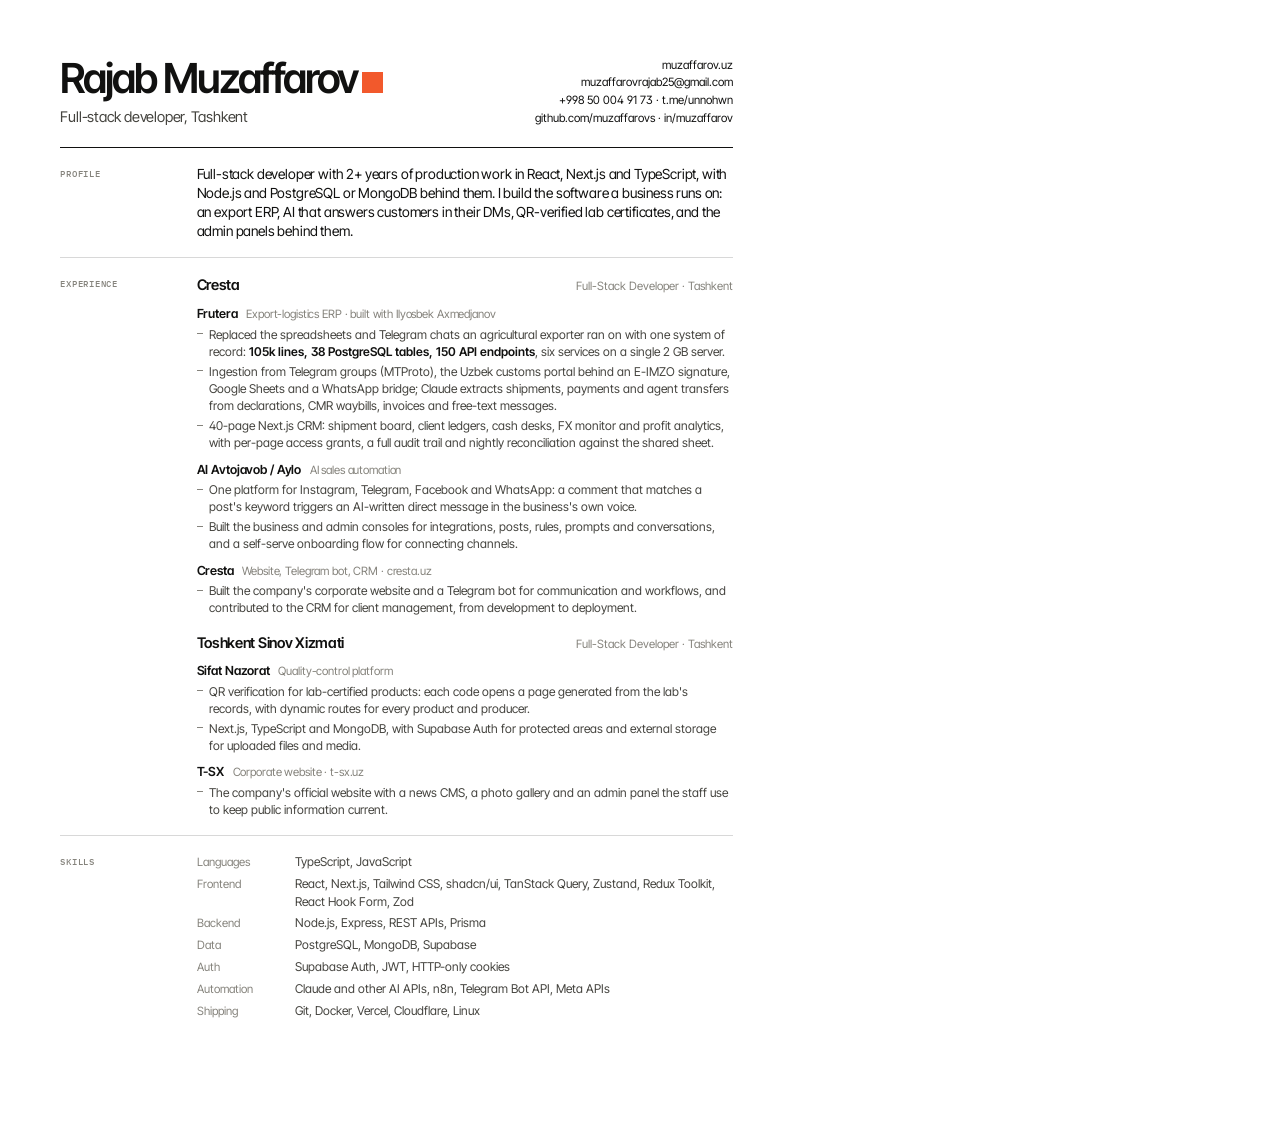
==== cv/cv.html @ a4b916a1 "Rebuild the résumé to match the site: one A4 page, Frutera added, Fimtext and filler removed Source " ====
<!doctype html>
<html lang="en">
<head>
<meta charset="utf-8">
<title>Rajab Muzaffarov — Résumé</title>
<meta name="author" content="Rajab Muzaffarov">
<style>
  @font-face{font-family:"Inter Tight";src:url("fonts/InterTight.ttf") format("truetype");font-weight:100 900}
  @font-face{font-family:"Plex Mono";src:url("fonts/IBMPlexMono-Medium.ttf") format("truetype");font-weight:500}
  @page{size:A4;margin:0}
  :root{--ink:#111110;--ink-2:#45443F;--ink-3:#85837C;--line:rgba(17,17,16,.16);--accent:#F2592C}
  *{box-sizing:border-box;margin:0;padding:0}
  html{-webkit-print-color-adjust:exact;print-color-adjust:exact}
  body{width:210mm;height:297mm;padding:15mm 16mm 13mm;font:400 9.1pt/1.42 "Inter Tight",sans-serif;color:var(--ink);background:#fff;font-feature-settings:"ss01","cv11"}
  a{color:inherit;text-decoration:none}
  ul{list-style:none}

  header{display:grid;grid-template-columns:1fr auto;align-items:end;gap:6mm;padding-bottom:5mm;border-bottom:1.4pt solid var(--ink)}
  h1{font-size:31pt;font-weight:600;letter-spacing:-.05em;line-height:.9}
  .role{margin-top:2.6mm;font-size:11pt;letter-spacing:-.015em;color:var(--ink-2)}
  .contact{text-align:right;font-size:8.6pt;line-height:1.55}
  .contact a::after{content:""}
  .mark{display:inline-block;width:.5em;height:.5em;background:var(--accent);margin-left:.12em;vertical-align:baseline}

  section{display:grid;grid-template-columns:30mm 1fr;gap:0 6mm;padding-top:4.6mm}
  section + section{margin-top:4.4mm;border-top:.6pt solid var(--line)}
  h2{font:500 7pt/1.9 "Plex Mono",monospace;letter-spacing:.08em;text-transform:uppercase;color:var(--ink-3)}

  .lead{font-size:10.4pt;line-height:1.36;letter-spacing:-.012em}

  .job + .job{margin-top:4.2mm}
  .job-head{display:flex;justify-content:space-between;align-items:baseline;gap:4mm}
  .job-head h3{font-size:11pt;font-weight:600;letter-spacing:-.02em}
  .job-head span{font-size:8.6pt;color:var(--ink-3)}
  .proj{margin-top:2.4mm}
  .proj h4{font-size:9.4pt;font-weight:600;letter-spacing:-.01em}
  .proj h4 small{font-size:8.6pt;font-weight:400;color:var(--ink-3);margin-left:1.5mm}
  .proj li{position:relative;padding-left:3.4mm;margin-top:.7mm;color:var(--ink-2)}
  .proj li::before{content:"";position:absolute;left:0;top:.62em;width:1.6mm;height:.6pt;background:var(--ink-3)}
  .proj li b{color:var(--ink);font-weight:600}

  .skills{display:grid;grid-template-columns:22mm 1fr;gap:1mm 4mm}
  .skills dt{color:var(--ink-3);font-size:8.6pt;line-height:1.6}
  .skills dd{color:var(--ink-2)}
</style>
</head>
<body>
  <header>
    <div>
      <h1>Rajab Muzaffarov<span class="mark"></span></h1>
      <p class="role">Full-stack developer, Tashkent</p>
    </div>
    <ul class="contact">
      <li><a href="https://muzaffarov.uz/">muzaffarov.uz</a></li>
      <li><a href="mailto:muzaffarovrajab25@gmail.com">muzaffarovrajab25@gmail.com</a></li>
      <li><a href="tel:+998500049173">+998 50 004 91 73</a> · <a href="https://t.me/unnohwn">t.me/unnohwn</a></li>
      <li><a href="https://github.com/muzaffarovs">github.com/muzaffarovs</a> · <a href="https://www.linkedin.com/in/muzaffarov/">in/muzaffarov</a></li>
    </ul>
  </header>

  <section>
    <h2>Profile</h2>
    <p class="lead">Full-stack developer with 2+ years of production work in React, Next.js and TypeScript, with Node.js and PostgreSQL or MongoDB behind them. I build the software a business runs on: an export ERP, AI that answers customers in their DMs, QR-verified lab certificates, and the admin panels behind them.</p>
  </section>

  <section>
    <h2>Experience</h2>
    <div>
      <div class="job">
        <div class="job-head"><h3>Cresta</h3><span>Full-Stack Developer · Tashkent</span></div>

        <div class="proj">
          <h4>Frutera <small>Export-logistics ERP · built with Ilyosbek Axmedjanov</small></h4>
          <ul>
            <li>Replaced the spreadsheets and Telegram chats an agricultural exporter ran on with one system of record: <b>105k lines, 38 PostgreSQL tables, 150 API endpoints</b>, six services on a single 2 GB server.</li>
            <li>Ingestion from Telegram groups (MTProto), the Uzbek customs portal behind an E-IMZO signature, Google Sheets and a WhatsApp bridge; Claude extracts shipments, payments and agent transfers from declarations, CMR waybills, invoices and free-text messages.</li>
            <li>40-page Next.js CRM: shipment board, client ledgers, cash desks, FX monitor and profit analytics, with per-page access grants, a full audit trail and nightly reconciliation against the shared sheet.</li>
          </ul>
        </div>

        <div class="proj">
          <h4>AI Avtojavob / Aylo <small>AI sales automation</small></h4>
          <ul>
            <li>One platform for Instagram, Telegram, Facebook and WhatsApp: a comment that matches a post's keyword triggers an AI-written direct message in the business's own voice.</li>
            <li>Built the business and admin consoles for integrations, posts, rules, prompts and conversations, and a self-serve onboarding flow for connecting channels.</li>
          </ul>
        </div>

        <div class="proj">
          <h4>Cresta <small>Website, Telegram bot, CRM · <a href="https://cresta.uz/">cresta.uz</a></small></h4>
          <ul>
            <li>Built the company's corporate website and a Telegram bot for communication and workflows, and contributed to the CRM for client management, from development to deployment.</li>
          </ul>
        </div>
      </div>

      <div class="job">
        <div class="job-head"><h3>Toshkent Sinov Xizmati</h3><span>Full-Stack Developer · Tashkent</span></div>

        <div class="proj">
          <h4>Sifat Nazorat <small>Quality-control platform</small></h4>
          <ul>
            <li>QR verification for lab-certified products: each code opens a page generated from the lab's records, with dynamic routes for every product and producer.</li>
            <li>Next.js, TypeScript and MongoDB, with Supabase Auth for protected areas and external storage for uploaded files and media.</li>
          </ul>
        </div>

        <div class="proj">
          <h4>T-SX <small>Corporate website · <a href="https://t-sx.uz/">t-sx.uz</a></small></h4>
          <ul>
            <li>The company's official website with a news CMS, a photo gallery and an admin panel the staff use to keep public information current.</li>
          </ul>
        </div>
      </div>
    </div>
  </section>

  <section>
    <h2>Skills</h2>
    <dl class="skills">
      <dt>Languages</dt><dd>TypeScript, JavaScript</dd>
      <dt>Frontend</dt><dd>React, Next.js, Tailwind CSS, shadcn/ui, TanStack Query, Zustand, Redux Toolkit, React Hook Form, Zod</dd>
      <dt>Backend</dt><dd>Node.js, Express, REST APIs, Prisma</dd>
      <dt>Data</dt><dd>PostgreSQL, MongoDB, Supabase</dd>
      <dt>Auth</dt><dd>Supabase Auth, JWT, HTTP-only cookies</dd>
      <dt>Automation</dt><dd>Claude and other AI APIs, n8n, Telegram Bot API, Meta APIs</dd>
      <dt>Shipping</dt><dd>Git, Docker, Vercel, Cloudflare, Linux</dd>
    </dl>
  </section>
</body>
</html>
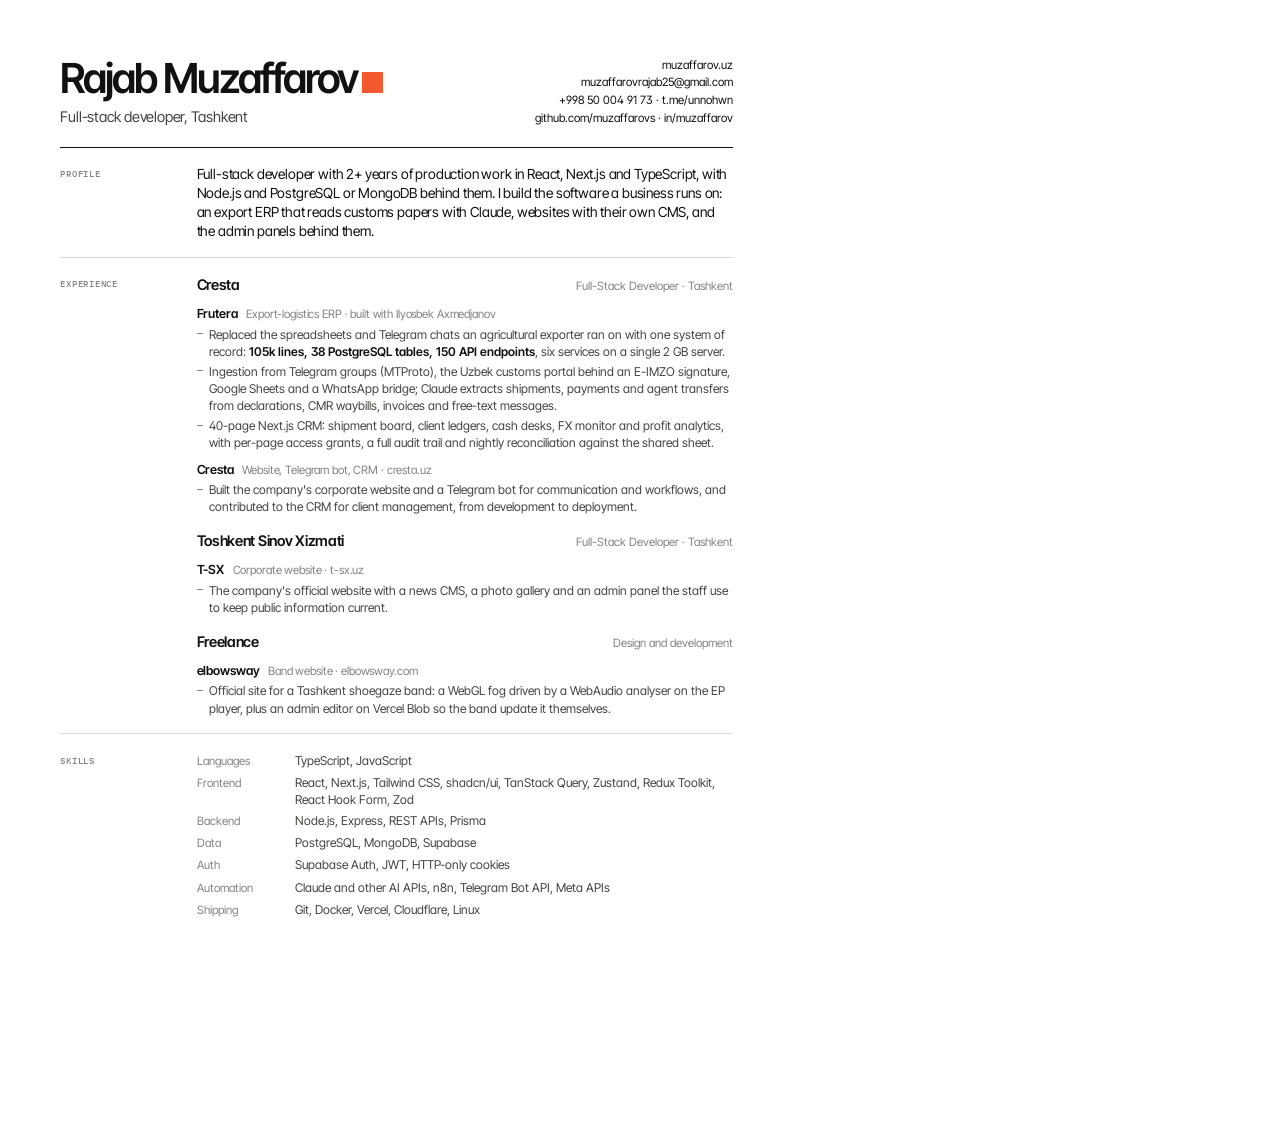
==== commit 39adae8d: "Drop Sifat Nazorat and AI Avtojavob, add elbowsway Remove both projects from the work list, home and" ====
--- a/cv/cv.html
+++ b/cv/cv.html
@@ -60,7 +60,7 @@
 
   <section>
     <h2>Profile</h2>
-    <p class="lead">Full-stack developer with 2+ years of production work in React, Next.js and TypeScript, with Node.js and PostgreSQL or MongoDB behind them. I build the software a business runs on: an export ERP, AI that answers customers in their DMs, QR-verified lab certificates, and the admin panels behind them.</p>
+    <p class="lead">Full-stack developer with 2+ years of production work in React, Next.js and TypeScript, with Node.js and PostgreSQL or MongoDB behind them. I build the software a business runs on: an export ERP that reads customs papers with Claude, websites with their own CMS, and the admin panels behind them.</p>
   </section>
 
   <section>
@@ -79,14 +79,6 @@
         </div>
 
         <div class="proj">
-          <h4>AI Avtojavob / Aylo <small>AI sales automation</small></h4>
-          <ul>
-            <li>One platform for Instagram, Telegram, Facebook and WhatsApp: a comment that matches a post's keyword triggers an AI-written direct message in the business's own voice.</li>
-            <li>Built the business and admin consoles for integrations, posts, rules, prompts and conversations, and a self-serve onboarding flow for connecting channels.</li>
-          </ul>
-        </div>
-
-        <div class="proj">
           <h4>Cresta <small>Website, Telegram bot, CRM · <a href="https://cresta.uz/">cresta.uz</a></small></h4>
           <ul>
             <li>Built the company's corporate website and a Telegram bot for communication and workflows, and contributed to the CRM for client management, from development to deployment.</li>
@@ -98,17 +90,20 @@
         <div class="job-head"><h3>Toshkent Sinov Xizmati</h3><span>Full-Stack Developer · Tashkent</span></div>
 
         <div class="proj">
-          <h4>Sifat Nazorat <small>Quality-control platform</small></h4>
-          <ul>
-            <li>QR verification for lab-certified products: each code opens a page generated from the lab's records, with dynamic routes for every product and producer.</li>
-            <li>Next.js, TypeScript and MongoDB, with Supabase Auth for protected areas and external storage for uploaded files and media.</li>
-          </ul>
-        </div>
-
-        <div class="proj">
           <h4>T-SX <small>Corporate website · <a href="https://t-sx.uz/">t-sx.uz</a></small></h4>
           <ul>
             <li>The company's official website with a news CMS, a photo gallery and an admin panel the staff use to keep public information current.</li>
+          </ul>
+        </div>
+      </div>
+
+      <div class="job">
+        <div class="job-head"><h3>Freelance</h3><span>Design and development</span></div>
+
+        <div class="proj">
+          <h4>elbowsway <small>Band website · <a href="https://elbowsway.com/">elbowsway.com</a></small></h4>
+          <ul>
+            <li>Official site for a Tashkent shoegaze band: a WebGL fog driven by a WebAudio analyser on the EP player, plus an admin editor on Vercel Blob so the band update it themselves.</li>
           </ul>
         </div>
       </div>
